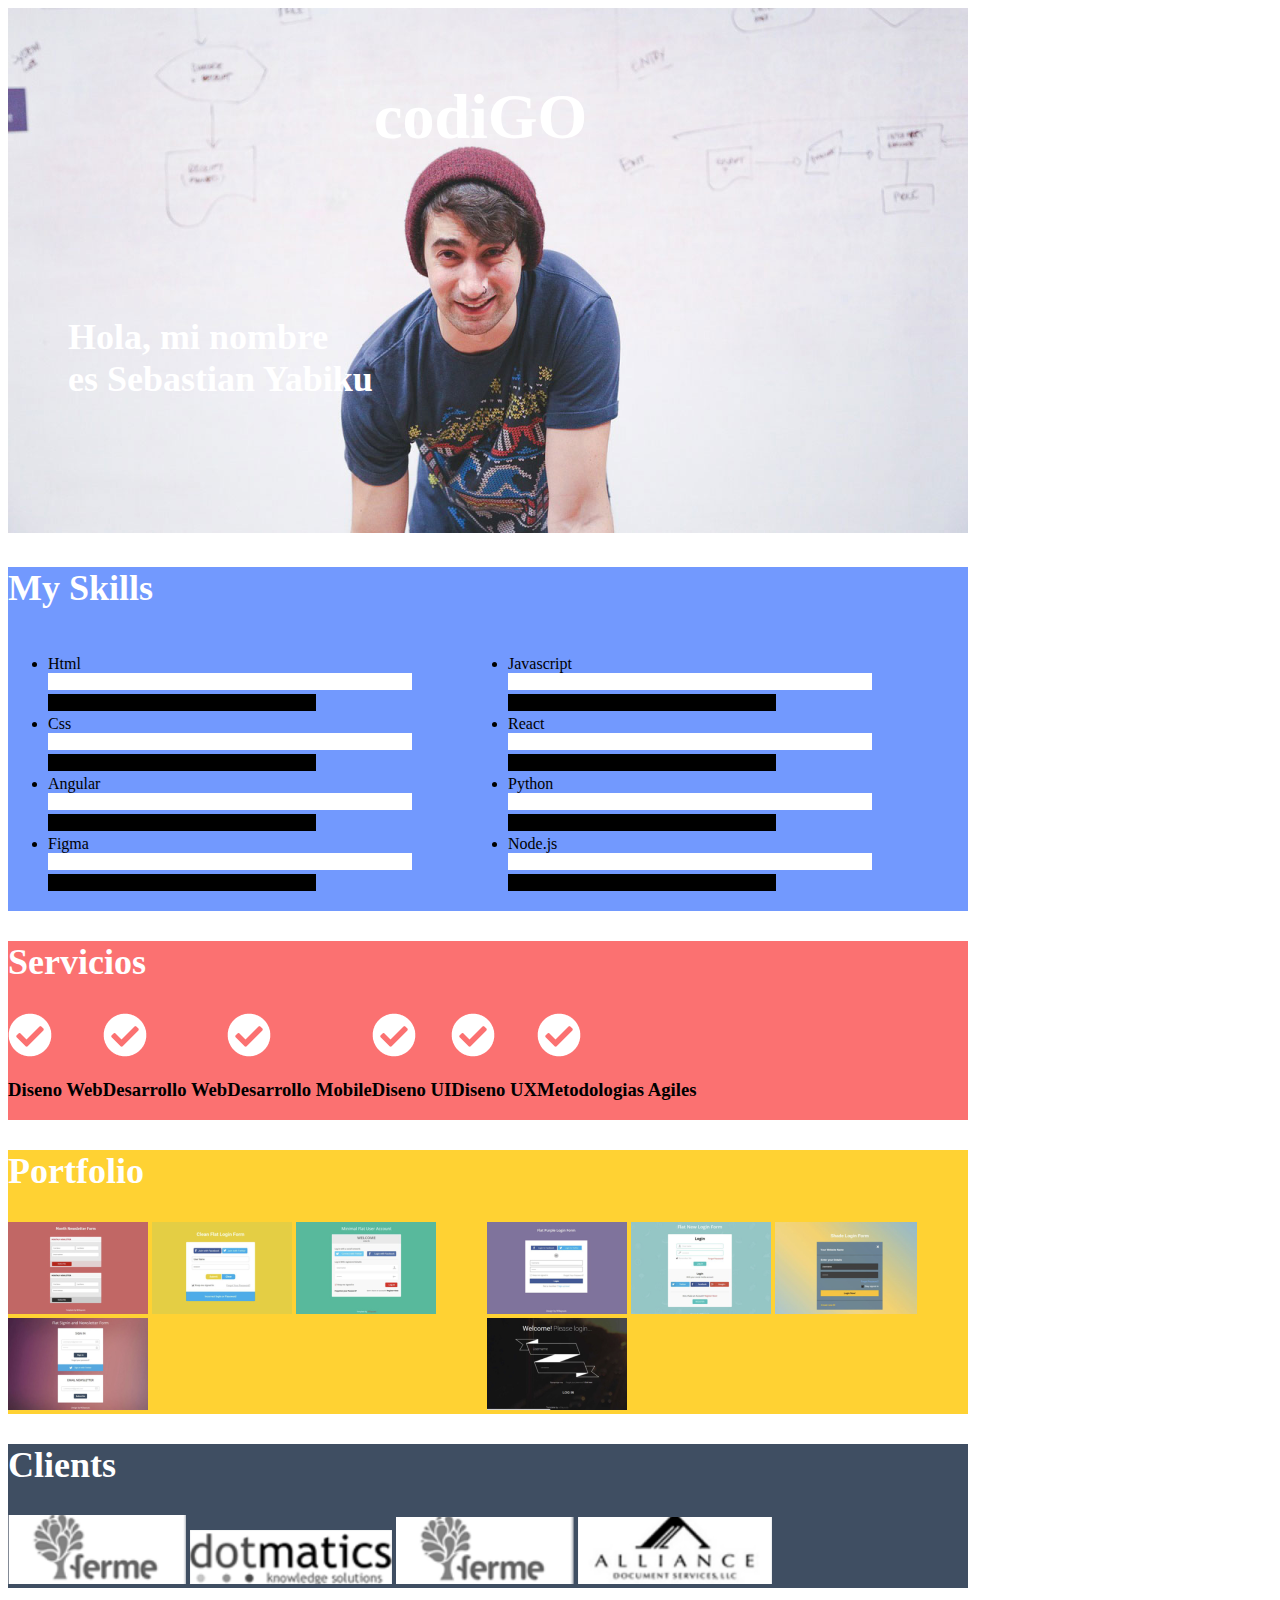
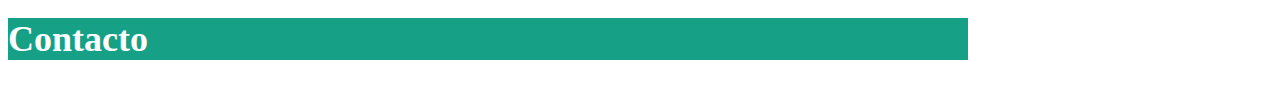
==== index.html @ 19e6c212 "primera version" ====
<!DOCTYPE html>
<html lang="en">
<head>
    <meta charset="UTF-8">
    <link rel="stylesheet" type="text/css" href="./styles/main.css">
    <meta name="viewport" content="width=device-width, initial-scale=1.0">
    <title>Proyecto Portfolio</title>
</head>
<body>
    <section id="codigo-intro">
        <h1>codiGO</h1>
        <img src="./images/image.png" alt="foto-de-sebastian">
        <h2 class="intro-seb">
            Hola, mi nombre <br>
            es Sebastian Yabiku
        </h2>
    </section>
    <section id="my-skills">
        <h2>My Skills</h2>
        <div>
            <ul class="skills-box">
            <div class="skills-box-uno">
                <li>Html</li>
                <div>
                    <div>
                    <img src="./images/Rectangle 2.png" alt="blanco">
                    <img src="./images/Rectangle 3.png" alt="negro">
                    </div>
                </div>
                <li>Css</li>
                <div>
                    <div>
                    <img src="./images/Rectangle 2.png" alt="blanco">
                    <img src="./images/Rectangle 3.png" alt="negro">
                    </div>
                </div>
                <li>Angular</li>
                <div>
                    <div>
                        <img src="./images/Rectangle 2.png" alt="blanco">
                        <img src="./images/Rectangle 3.png" alt="negro">
                    </div>
                </div>
                <li>Figma</li>
                <div>
                    <div>
                        <img src="./images/Rectangle 2.png" alt="blanco">
                        <img src="./images/Rectangle 3.png" alt="negro">
                    </div>
                </div>
            </div>
            <div class="skills-box-uno">
                <li>Javascript</li>
                <div>
                    <div>
                        <img src="./images/Rectangle 2.png" alt="blanco">
                        <img src="./images/Rectangle 3.png" alt="negro">
                    </div>
                </div>
                <li>React</li>
                <div>
                    <div>
                        <img src="./images/Rectangle 2.png" alt="blanco">
                        <img src="./images/Rectangle 3.png" alt="negro">
                    </div>
                </div>
                <li>Python</li>
                <div>
                    <div>
                        <img src="./images/Rectangle 2.png" alt="blanco">
                        <img src="./images/Rectangle 3.png" alt="negro">
                    </div>
                </div>
                <li>Node.js</li>
                <div>
                    <div>
                        <img src="./images/Rectangle 2.png" alt="blanco">
                        <img src="./images/Rectangle 3.png" alt="negro">
                    </div>
                </div>
            </div>
            </ul>
        </div>
    </section>
    <section id="servicios">
        <H2>Servicios</H2>
        <div class="servicios-box">
            <div>
            <img src="./images/Vector.png" alt="blanco">
            <h3>Diseno Web</h3>
            </div>
            <div>
            <img src="./images/Vector.png" alt="blanco">
            <h3>Desarrollo Web</h3>
            </div>
            <div>
            <img src="./images/Vector.png" alt="blanco">
            <h3>Desarrollo Mobile</h3>
            </div>
        
            <div>
            <img src="./images/Vector.png" alt="blanco">
            <h3>Diseno UI</h3>
            </div>
            <div>
            <img src="./images/Vector.png" alt="blanco">
            <h3>Diseno UX</h3>
            </div>
            <div>
            <img src="./images/Vector.png" alt="blanco">
            <h3>Metodologias Agiles</h3>
            </div>
    </section>

    <section id="portfolio">
        <h2>Portfolio</h2>
        <div class="box-portfolio">
            <div>
            <img src="./images/port1.png" alt="portafolio1">
            <img src="./images/port2.png" alt="portafolio2">
            <img src="./images/port3.png" alt="portafolio3">
            <img src="./images/port4.png" alt="portafolio4">
            </div>
            <div>
            <img src="./images/port5.png" alt="portafolio5">
            <img src="./images/port6.png" alt="portafolio6">
            <img src="./images/port7.png" alt="portafolio7">
            <img src="./images/port8.png" alt="portafolio8">
            </div>
        </div>
    </section>
    <section id="clientes">
        <h2>Clients</h2>
        <div>
        <img src="./images/cliente1.png" alt="cliente1">
        <img src="./images/cliente2.png" alt="cliente2">
        <img src="./images/cliente3.png" alt="cliente3">
        <img src="./images/cliente4.png" alt="cliente4">
        </div>
    </section>
       
    <section id="contacto">
        <h2>Contacto</h2>
    </section>
</body>
</html>
---- styles/main.css ----
h1{
position: absolute;
width: 211px;
height: 75px;
left: 374px;
top: 36px;
font-family: Roboto;
font-style: normal;
font-weight: bold;
font-size: 64px;
line-height: 75px;
color: #FFFFFF;
}

h2{
font-family: Roboto;
font-style: normal;
font-weight: bold;
font-size: 36px;
line-height: 42px;
color: #FFFFFF;
}

.intro-seb{
position: absolute;
width: 361px;
height: 97px;
left: 68px;
top: 286px;
}

#my-skills{
background-color:#7299FE;
width: 960px;
}

#servicios{
    background-color:#FB7171;
    width: 960px;
    }

#portfolio{
        background-color:#FFD233;
        width: 960px;
        }

#clientes{
    background-color:#3F4E62;
    width: 960px;
        }

#contacto{
    background-color:#16A085;
    width: 960px;
            }

.skills-box,
.skills-box-uno,
.box-portfolio
{
    display: inline-flex;
}

.skills-box-uno{
    flex-flow: column wrap;
}

.servicios-box,
.box-portfolio-1{
    display: inline-flex;
    flex-direction: row;
}
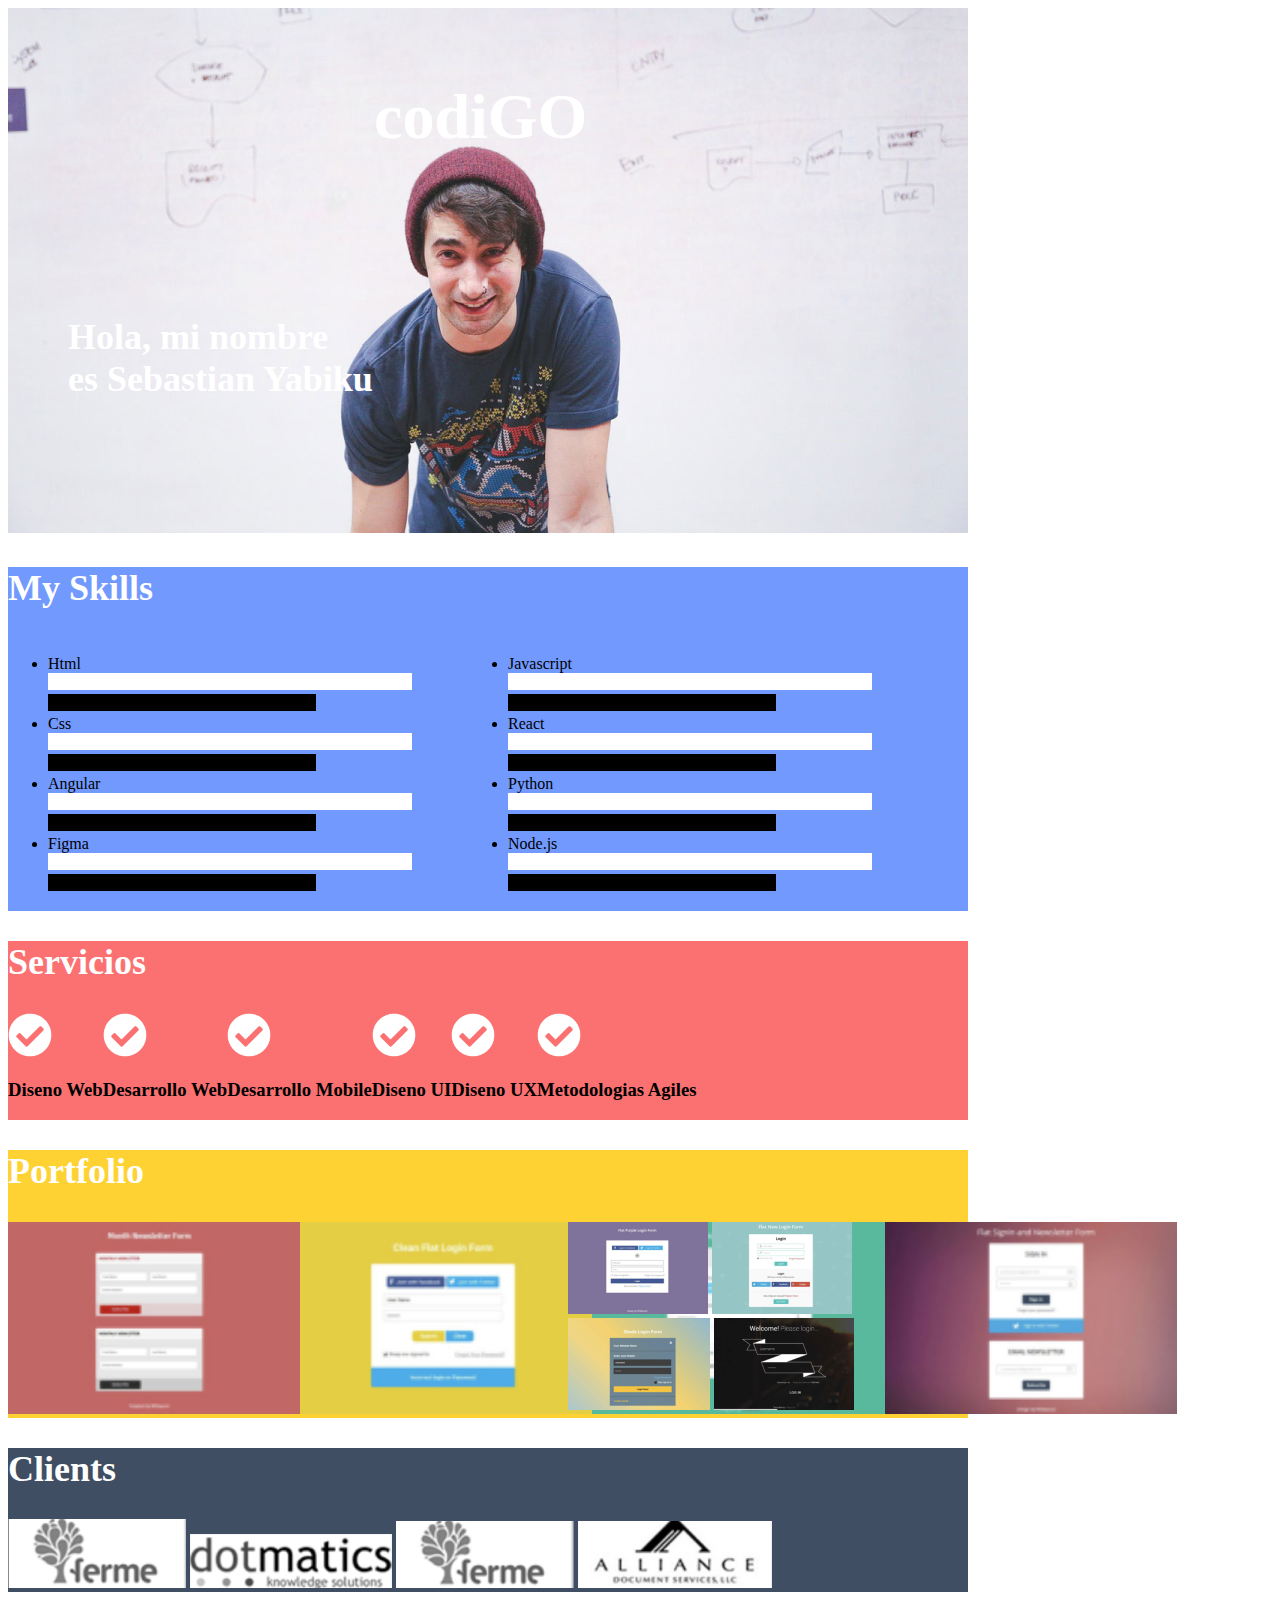
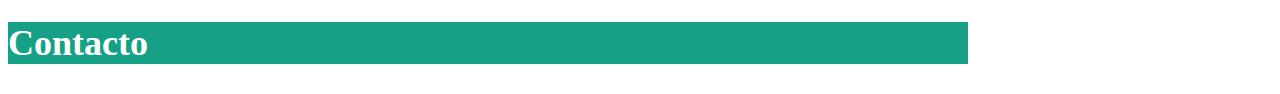
==== commit c6a6b7b8: "primer html" ====
--- a/index.html
+++ b/index.html
@@ -115,7 +115,7 @@
     <section id="portfolio">
         <h2>Portfolio</h2>
         <div class="box-portfolio">
-            <div>
+            <div class="box-portfolio-1">
             <img src="./images/port1.png" alt="portafolio1">
             <img src="./images/port2.png" alt="portafolio2">
             <img src="./images/port3.png" alt="portafolio3">
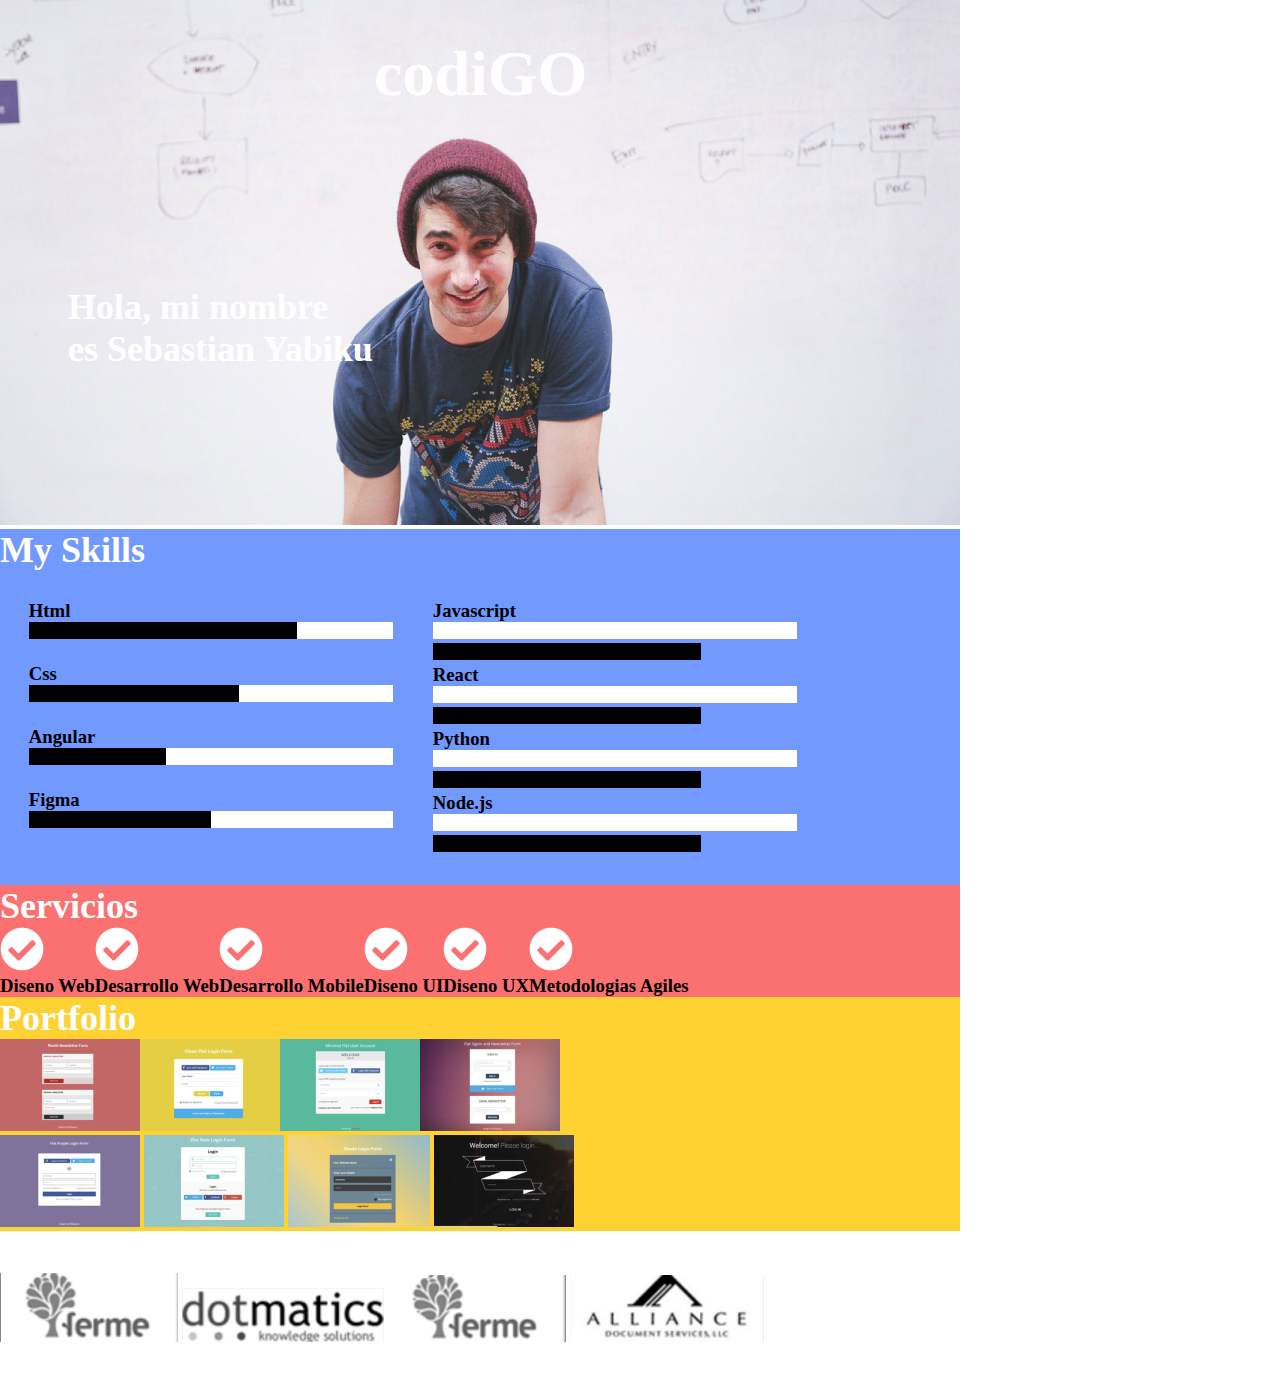
==== commit ade61f8c: "version con cambios2" ====
--- a/index.html
+++ b/index.html
@@ -15,33 +15,70 @@
             es Sebastian Yabiku
         </h2>
     </section>
-    <section id="my-skills">
+    <section class="my-skills">
         <h2>My Skills</h2>
-        <div>
-            <ul class="skills-box">
+        <div class="box-skills">
             <div class="skills-box-uno">
-                <li>Html</li>
-                <div>
+                <h3>Html</h3>
+                <div class="skills-barra">
                     <div>
-                    <img src="./images/Rectangle 2.png" alt="blanco">
-                    <img src="./images/Rectangle 3.png" alt="negro">
+                    <img class="arriba1" src="./images/Rectangle 3.png" alt="negro">
+                    </div>
+                    <div>
+                    <img class="abajo1" src="./images/Rectangle 2.png" alt="abajo">
                     </div>
                 </div>
-                <li>Css</li>
-                <div>
+                <h3>Css</h3>
+                <div class="skills-barra">
                     <div>
-                    <img src="./images/Rectangle 2.png" alt="blanco">
-                    <img src="./images/Rectangle 3.png" alt="negro">
+                    <img class="arriba2" src="./images/Rectangle 3.png" alt="negro">
+                    </div>
+                    <div>
+                    <img class="abajo2" src="./images/Rectangle 2.png" alt="abajo">
                     </div>
                 </div>
-                <li>Angular</li>
+                <h3>Angular</h3>
+                <div class="skills-barra">
+                    <div>
+                    <img class="arriba3" src="./images/Rectangle 3.png" alt="negro">
+                    </div>
+                    <div>
+                    <img class="abajo3" src="./images/Rectangle 2.png" alt="abajo">
+                    </div>
+                </div>
+                <h3>Figma</h3>
+                <div class="skills-barra">
+                    <div>
+                    <img class="arriba4" src="./images/Rectangle 3.png" alt="negro">
+                    </div>
+                    <div>
+                    <img class="abajo4" src="./images/Rectangle 2.png" alt="abajo">
+                    </div>
+                </div>
+            </div>
+            <div class="skills-box-dos">
+                <h3>Javascript</h3>
                 <div>
                     <div>
                         <img src="./images/Rectangle 2.png" alt="blanco">
                         <img src="./images/Rectangle 3.png" alt="negro">
                     </div>
                 </div>
-                <li>Figma</li>
+                <h3>React</h3>
+                <div>
+                    <div>
+                        <img src="./images/Rectangle 2.png" alt="blanco">
+                        <img src="./images/Rectangle 3.png" alt="negro">
+                    </div>
+                </div>
+                <h3>Python</h3>
+                <div>
+                    <div>
+                        <img src="./images/Rectangle 2.png" alt="blanco">
+                        <img src="./images/Rectangle 3.png" alt="negro">
+                    </div>
+                </div>
+                <h3>Node.js</h3>
                 <div>
                     <div>
                         <img src="./images/Rectangle 2.png" alt="blanco">
@@ -49,40 +86,9 @@
                     </div>
                 </div>
             </div>
-            <div class="skills-box-uno">
-                <li>Javascript</li>
-                <div>
-                    <div>
-                        <img src="./images/Rectangle 2.png" alt="blanco">
-                        <img src="./images/Rectangle 3.png" alt="negro">
-                    </div>
-                </div>
-                <li>React</li>
-                <div>
-                    <div>
-                        <img src="./images/Rectangle 2.png" alt="blanco">
-                        <img src="./images/Rectangle 3.png" alt="negro">
-                    </div>
-                </div>
-                <li>Python</li>
-                <div>
-                    <div>
-                        <img src="./images/Rectangle 2.png" alt="blanco">
-                        <img src="./images/Rectangle 3.png" alt="negro">
-                    </div>
-                </div>
-                <li>Node.js</li>
-                <div>
-                    <div>
-                        <img src="./images/Rectangle 2.png" alt="blanco">
-                        <img src="./images/Rectangle 3.png" alt="negro">
-                    </div>
-                </div>
-            </div>
-            </ul>
         </div>
     </section>
-    <section id="servicios">
+    <section class="servicios">
         <H2>Servicios</H2>
         <div class="servicios-box">
             <div>
@@ -112,7 +118,7 @@
             </div>
     </section>
 
-    <section id="portfolio">
+    <section class="portfolio">
         <h2>Portfolio</h2>
         <div class="box-portfolio">
             <div class="box-portfolio-1">
@@ -129,7 +135,7 @@
             </div>
         </div>
     </section>
-    <section id="clientes">
+    <section class="clientes">
         <h2>Clients</h2>
         <div>
         <img src="./images/cliente1.png" alt="cliente1">
@@ -139,7 +145,7 @@
         </div>
     </section>
        
-    <section id="contacto">
+    <section class="contacto">
         <h2>Contacto</h2>
     </section>
 </body>
--- a/styles/main.css
+++ b/styles/main.css
@@ -1,3 +1,15 @@
+/* Globales
+ */
+*{
+padding: 0px;
+margin: 0px;
+}
+
+main{
+    width: 100%;
+    max-width: 960px;
+}
+
 h1{
 position: absolute;
 width: 211px;
@@ -21,6 +33,8 @@
 color: #FFFFFF;
 }
 
+/* Intro
+ */
 .intro-seb{
 position: absolute;
 width: 361px;
@@ -29,41 +43,108 @@
 top: 286px;
 }
 
-#my-skills{
+/* My skills
+ */
+.my-skills{
 background-color:#7299FE;
-width: 960px;
+max-width: 960px;
+width: 100%;
 }
 
-#servicios{
+.box-skills{
+    display: flex;
+    width: 80%;
+    padding: 3%;
+}
+
+.skills-box-uno{
+    padding-right: 20px;
+    float: left;
+}
+
+.skills-box-dos{
+    padding-left: 20px;
+    float: right;
+}
+.skills-barra{
+    display: inline-flex;
+    margin-bottom: 20px;
+}
+.abajo1{
+    width: 96px;
+    height: 17px;
+}
+
+.abajo2{
+    width: 154px;
+    height: 17px;
+}
+
+.abajo3{
+    width: 227px;
+    height: 17px;
+}
+
+.abajo4{
+    width: 182px;
+    height: 17px;
+}
+
+.arriba1{
+    width:268px;
+    height: 17px;
+}
+
+.arriba2{
+    width:210px;
+    height: 17px;
+}
+
+.arriba3{
+    width:137px;
+    height: 17px;
+}
+
+.arriba4{
+    width:182px;
+    height: 17px;
+}
+
+skills-box-uno{
+    display: inline-flex;
+}
+
+
+/* Servicios */
+.servicios{
     background-color:#FB7171;
     width: 960px;
     }
 
-#portfolio{
+
+/* Portfolio */
+.portfolio{
         background-color:#FFD233;
         width: 960px;
         }
 
+/* clientes */
 #clientes{
     background-color:#3F4E62;
     width: 960px;
         }
 
+
+/* Contacto */
 #contacto{
     background-color:#16A085;
     width: 960px;
             }
 
-.skills-box,
-.skills-box-uno,
-.box-portfolio
-{
-    display: inline-flex;
-}
 
-.skills-box-uno{
-    flex-flow: column wrap;
-}
+
+
+
 
 .servicios-box,
 .box-portfolio-1{
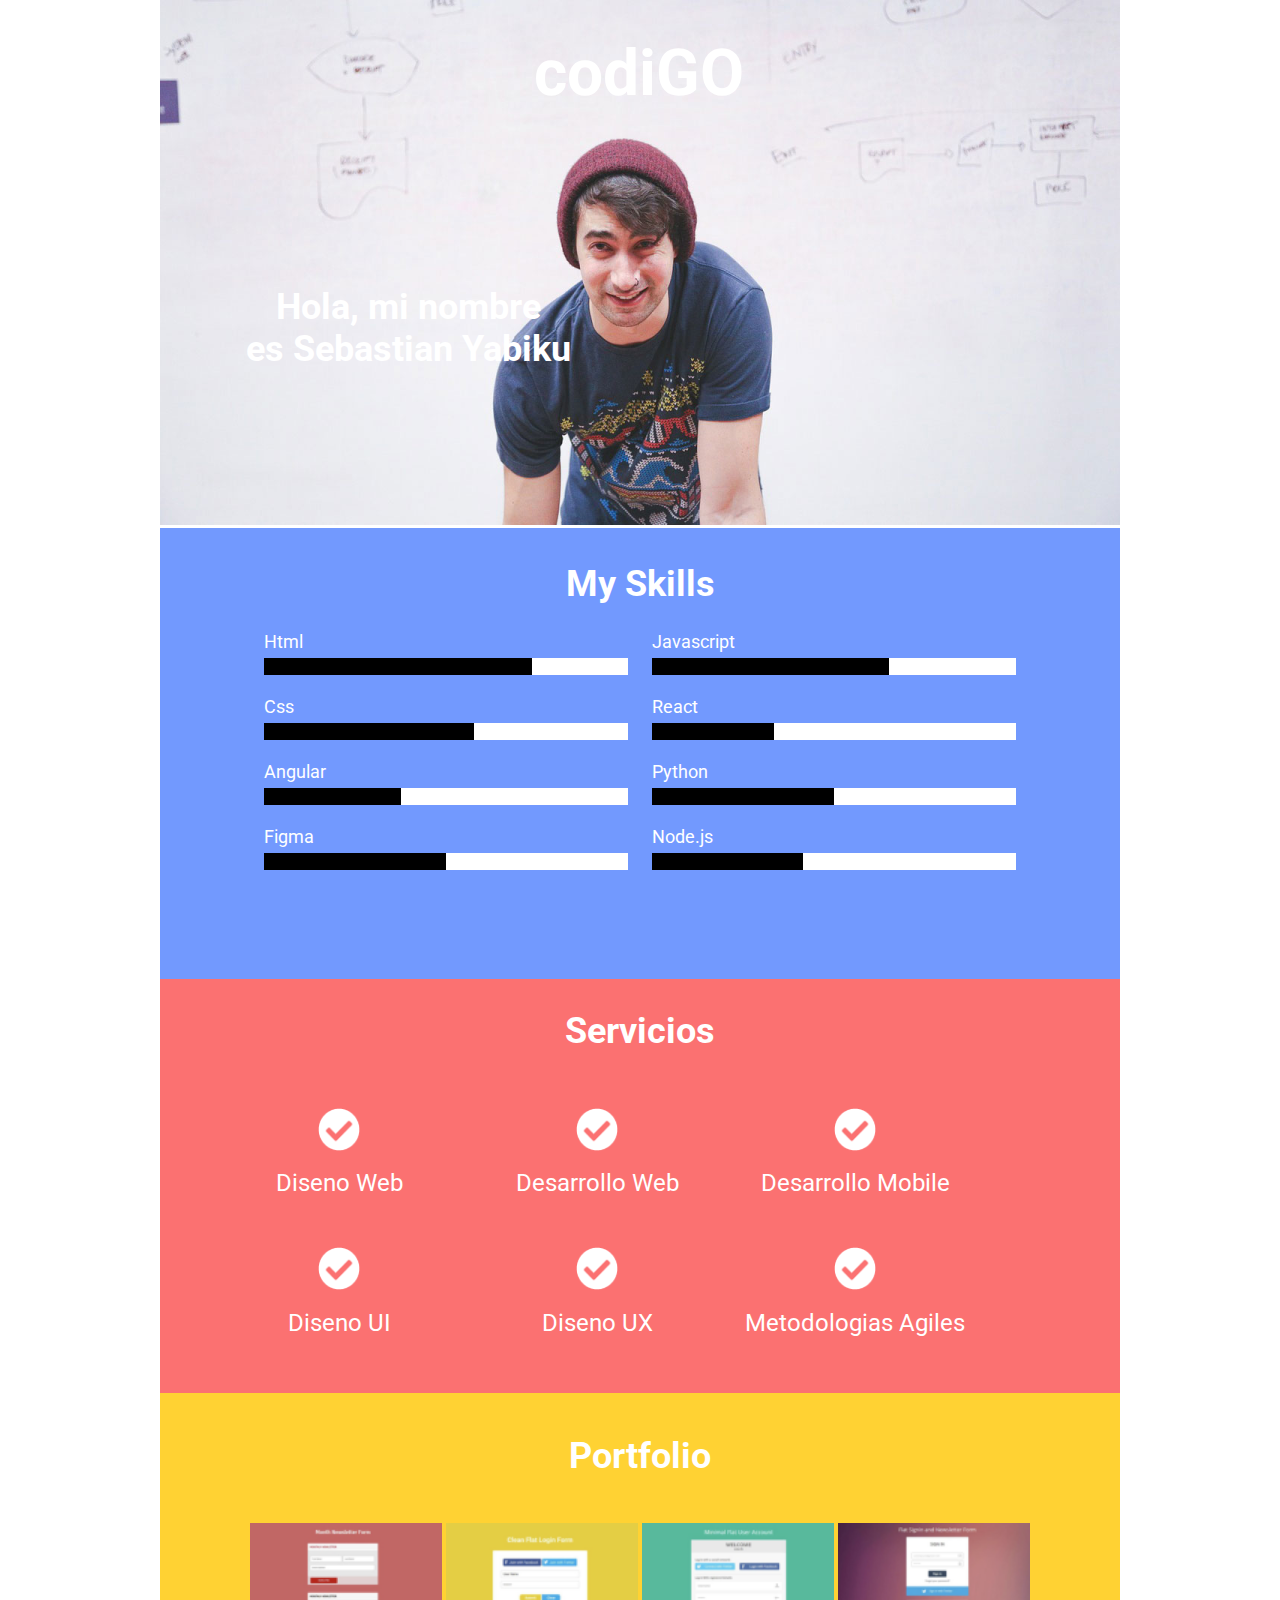
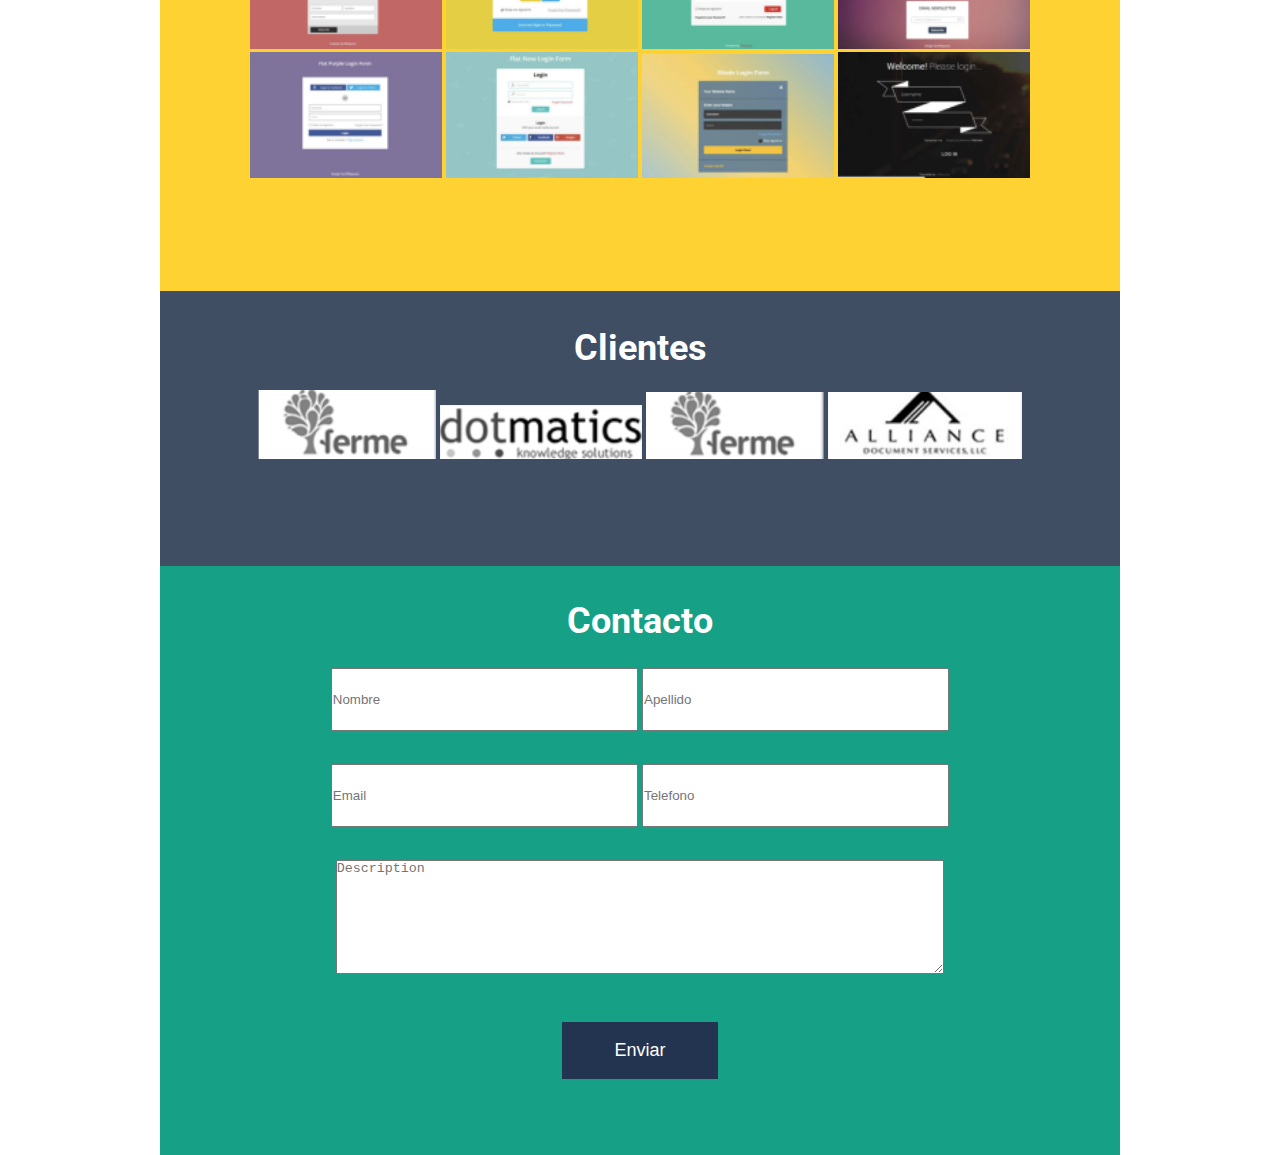
==== commit 4dd6d319: "avance semifinal" ====
--- a/index.html
+++ b/index.html
@@ -2,15 +2,18 @@
 <html lang="en">
 <head>
     <meta charset="UTF-8">
+    <link href="https://fonts.googleapis.com/css2?family=Roboto:wght@700&display=swap" rel="stylesheet">
+    <link rel="stylesheet" type="text/css" href="./styles/reset.css">
     <link rel="stylesheet" type="text/css" href="./styles/main.css">
     <meta name="viewport" content="width=device-width, initial-scale=1.0">
     <title>Proyecto Portfolio</title>
 </head>
 <body>
-    <section id="codigo-intro">
-        <h1>codiGO</h1>
-        <img src="./images/image.png" alt="foto-de-sebastian">
-        <h2 class="intro-seb">
+    <main class="main">
+    <section class="intro">
+        <h1 class="banner">codiGO</h1>
+        <img class="imagen-intro" src="./images/image.png" alt="foto-de-sebastian">
+        <h2 class="intro-text">
             Hola, mi nombre <br>
             es Sebastian Yabiku
         </h2>
@@ -58,31 +61,39 @@
             </div>
             <div class="skills-box-dos">
                 <h3>Javascript</h3>
-                <div>
+                <div class="skills-barra">
                     <div>
-                        <img src="./images/Rectangle 2.png" alt="blanco">
-                        <img src="./images/Rectangle 3.png" alt="negro">
+                    <img class="arriba5" src="./images/Rectangle 3.png" alt="negro">
+                    </div>
+                    <div>
+                    <img class="abajo5" src="./images/Rectangle 2.png" alt="abajo">
                     </div>
                 </div>
                 <h3>React</h3>
-                <div>
+                <div class="skills-barra">
                     <div>
-                        <img src="./images/Rectangle 2.png" alt="blanco">
-                        <img src="./images/Rectangle 3.png" alt="negro">
+                    <img class="arriba6" src="./images/Rectangle 3.png" alt="negro">
+                    </div>
+                    <div>
+                    <img class="abajo6" src="./images/Rectangle 2.png" alt="abajo">
                     </div>
                 </div>
                 <h3>Python</h3>
-                <div>
+                <div class="skills-barra">
                     <div>
-                        <img src="./images/Rectangle 2.png" alt="blanco">
-                        <img src="./images/Rectangle 3.png" alt="negro">
+                    <img class="arriba7" src="./images/Rectangle 3.png" alt="negro">
+                    </div>
+                    <div>
+                    <img class="abajo7" src="./images/Rectangle 2.png" alt="abajo">
                     </div>
                 </div>
                 <h3>Node.js</h3>
-                <div>
+                <div class="skills-barra">
                     <div>
-                        <img src="./images/Rectangle 2.png" alt="blanco">
-                        <img src="./images/Rectangle 3.png" alt="negro">
+                    <img class="arriba8" src="./images/Rectangle 3.png" alt="negro">
+                    </div>
+                    <div>
+                    <img class="abajo8" src="./images/Rectangle 2.png" alt="abajo">
                     </div>
                 </div>
             </div>
@@ -91,30 +102,33 @@
     <section class="servicios">
         <H2>Servicios</H2>
         <div class="servicios-box">
-            <div>
-            <img src="./images/Vector.png" alt="blanco">
-            <h3>Diseno Web</h3>
-            </div>
-            <div>
-            <img src="./images/Vector.png" alt="blanco">
-            <h3>Desarrollo Web</h3>
-            </div>
-            <div>
-            <img src="./images/Vector.png" alt="blanco">
-            <h3>Desarrollo Mobile</h3>
-            </div>
-        
-            <div>
-            <img src="./images/Vector.png" alt="blanco">
-            <h3>Diseno UI</h3>
-            </div>
-            <div>
-            <img src="./images/Vector.png" alt="blanco">
-            <h3>Diseno UX</h3>
-            </div>
-            <div>
-            <img src="./images/Vector.png" alt="blanco">
-            <h3>Metodologias Agiles</h3>
+           <div class="servicios-inner-box">
+                <div>
+                <img src="./images/Vector.png" alt="blanco">
+                <h3>Diseno Web</h3>
+                </div>
+                <div>
+                <img src="./images/Vector.png" alt="blanco">
+                <h3>Desarrollo Web</h3>
+                </div>
+                <div>
+                <img src="./images/Vector.png" alt="blanco">
+                <h3>Desarrollo Mobile</h3>
+                </div>
+            </div>  
+            <div class="servicios-inner-box"> 
+                <div>
+                <img src="./images/Vector.png" alt="blanco">
+                <h3>Diseno UI</h3>
+                </div>
+                <div >
+                <img src="./images/Vector.png" alt="blanco">
+                <h3>Diseno UX</h3>
+                </div>
+                <div>
+                <img src="./images/Vector.png" alt="blanco">
+                <h3>Metodologias Agiles</h3>
+                </div>
             </div>
     </section>
 
@@ -127,7 +141,7 @@
             <img src="./images/port3.png" alt="portafolio3">
             <img src="./images/port4.png" alt="portafolio4">
             </div>
-            <div>
+            <div class="box-portfolio-1">
             <img src="./images/port5.png" alt="portafolio5">
             <img src="./images/port6.png" alt="portafolio6">
             <img src="./images/port7.png" alt="portafolio7">
@@ -136,8 +150,8 @@
         </div>
     </section>
     <section class="clientes">
-        <h2>Clients</h2>
-        <div>
+        <h2>Clientes</h2>
+        <div class="box-clientes">
         <img src="./images/cliente1.png" alt="cliente1">
         <img src="./images/cliente2.png" alt="cliente2">
         <img src="./images/cliente3.png" alt="cliente3">
@@ -147,6 +161,18 @@
        
     <section class="contacto">
         <h2>Contacto</h2>
+        <form action="post">
+            <input type="text" placeholder="Nombre">
+            <input type="text" placeholder="Apellido"><br>
+            <input type="email" placeholder="Email">
+            <input type="tel" placeholder="Telefono"><br>
+            <textarea name="description" id="description" cols="30" rows="10" placeholder="Description"></textarea>
+        </form>
+        <div class="button">
+        <button>Enviar</button>
+         </div>
+
     </section>
+</main>
 </body>
 </html>--- a/styles/main.css
+++ b/styles/main.css
@@ -5,23 +5,14 @@
 margin: 0px;
 }
 
+/* main
+ */
 main{
-    width: 100%;
-    max-width: 960px;
-}
-
-h1{
-position: absolute;
-width: 211px;
-height: 75px;
-left: 374px;
-top: 36px;
-font-family: Roboto;
-font-style: normal;
-font-weight: bold;
-font-size: 64px;
-line-height: 75px;
-color: #FFFFFF;
+    width: 960px;
+    box-sizing: border-box;
+    margin: auto;
+    color: white;
+    font-family: 'Roboto';
 }
 
 h2{
@@ -31,45 +22,73 @@
 font-size: 36px;
 line-height: 42px;
 color: #FFFFFF;
+text-align: center;
 }
 
 /* Intro
  */
-.intro-seb{
+ .intro{
+    position:relative;
+    margin: 0px;
+    padding:0px;
+    }
+
+.imagen-intro{
+    width: 100%;
+    max-width: 960px;
+    height: 525px;
+}
+
+.banner{ 
 position: absolute;
-width: 361px;
-height: 97px;
+top:36px;
+right: 375px;
+left: 374px;
+font-family: Roboto;
+font-style: normal;
+font-weight: bold;
+font-size: 64px;
+line-height: 75px;
+}
+
+.intro-text{ 
+position: absolute;
+top:286px;
+right: 531px;
 left: 68px;
-top: 286px;
-}
+}
+
 
 /* My skills
  */
 .my-skills{
 background-color:#7299FE;
-max-width: 960px;
-width: 100%;
+width: 960px;
+padding-top: 35px;
+padding-bottom:86px;
+}
+
+.my-skills h3{
+    font-size: 18px;
+    margin-bottom: 7px;
 }
 
 .box-skills{
     display: flex;
-    width: 80%;
-    padding: 3%;
-}
-
+    margin-top: 28px;
+    margin-right: 104px;
+    margin-left: 104px;
+}
 .skills-box-uno{
-    padding-right: 20px;
-    float: left;
-}
-
-.skills-box-dos{
-    padding-left: 20px;
-    float: right;
-}
+    margin-right: 24px;
+}
+
 .skills-barra{
     display: inline-flex;
     margin-bottom: 20px;
 }
+
+
 .abajo1{
     width: 96px;
     height: 17px;
@@ -90,6 +109,26 @@
     height: 17px;
 }
 
+.abajo5{
+    width: 127px;
+    height: 17px;
+}
+
+.abajo6{
+    width: 242px;
+    height: 17px;
+}
+
+.abajo7{
+    width: 182px;
+    height: 17px;
+}
+
+.abajo8{
+    width: 213px;
+    height: 17px;
+}
+
 .arriba1{
     width:268px;
     height: 17px;
@@ -110,8 +149,23 @@
     height: 17px;
 }
 
-skills-box-uno{
-    display: inline-flex;
+.arriba5{
+    width:237px;
+    height: 17px;
+}
+
+.arriba6{
+    width:122px;
+    height: 17px;
+}
+
+.arriba7{
+    width:182px;
+    height: 17px;
+}
+.arriba8{
+    width:151px;
+    height: 17px;
 }
 
 
@@ -119,38 +173,117 @@
 .servicios{
     background-color:#FB7171;
     width: 960px;
+    padding-top: 31px;
     }
+
+.servicios-box{
+    padding: 31px 50px;
+    text-align: center;
+}
+
+.servicios-box img{
+    width: 42.62px;
+    height: 42.62px;
+    margin-bottom: 15.69px;
+}
+
+.servicios-box h3{
+    font-size: 24px;
+    line-height: 28px;
+}
+
+.servicios-inner-box{
+    margin-top: 25px;
+    margin-bottom: 25px;
+    width: 100%;
+    display: inline-flex;
+}
+.servicios-inner-box div{
+    width: 30%;
+}
 
 
 /* Portfolio */
 .portfolio{
         background-color:#FFD233;
         width: 960px;
+        padding-top: 42px;
+        padding-bottom: 97px;
         }
 
+.box-portfolio{
+    display: flex;
+    flex-direction: column;
+    text-align: center;
+    margin-bottom: 13px;
+    margin-top: 46px;
+}
+
+.box-portfolio img{
+    width: 20%;
+}
+
+
+
 /* clientes */
-#clientes{
+.clientes{
+    padding-bottom:104px;
+    padding-top:36px;
     background-color:#3F4E62;
     width: 960px;
         }
 
+.box-clientes{
+    margin-top:21px;
+    text-align: center;
+}
+
 
 /* Contacto */
-#contacto{
+.contacto{
     background-color:#16A085;
     width: 960px;
+    padding-top:34px;
+    padding-bottom: 76px;
             }
 
-
-
-
-
-
-.servicios-box,
-.box-portfolio-1{
+form{
+    text-align: center;
+    margin-right: 101px;
+    margin-left: 101px;
+    margin-top: 26px;
+}
+    
+input{
     display: inline-flex;
-    flex-direction: row;
-}
-
-
-
+    width:40%;
+    height:59px ;
+    margin-bottom: 33px;
+}
+
+textarea{
+    width: 80%;
+    height: 112px;
+    margin-bottom: 45px;
+}
+
+.button{
+    text-align: center;
+}
+button{
+    background-color:#233451;
+    margin: auto;
+    padding: 18px 52px;
+    color: white;
+    border:none;
+    font-size: 18px;
+    line-height: 21px;
+}
+
+
+
+
+
+
+
+
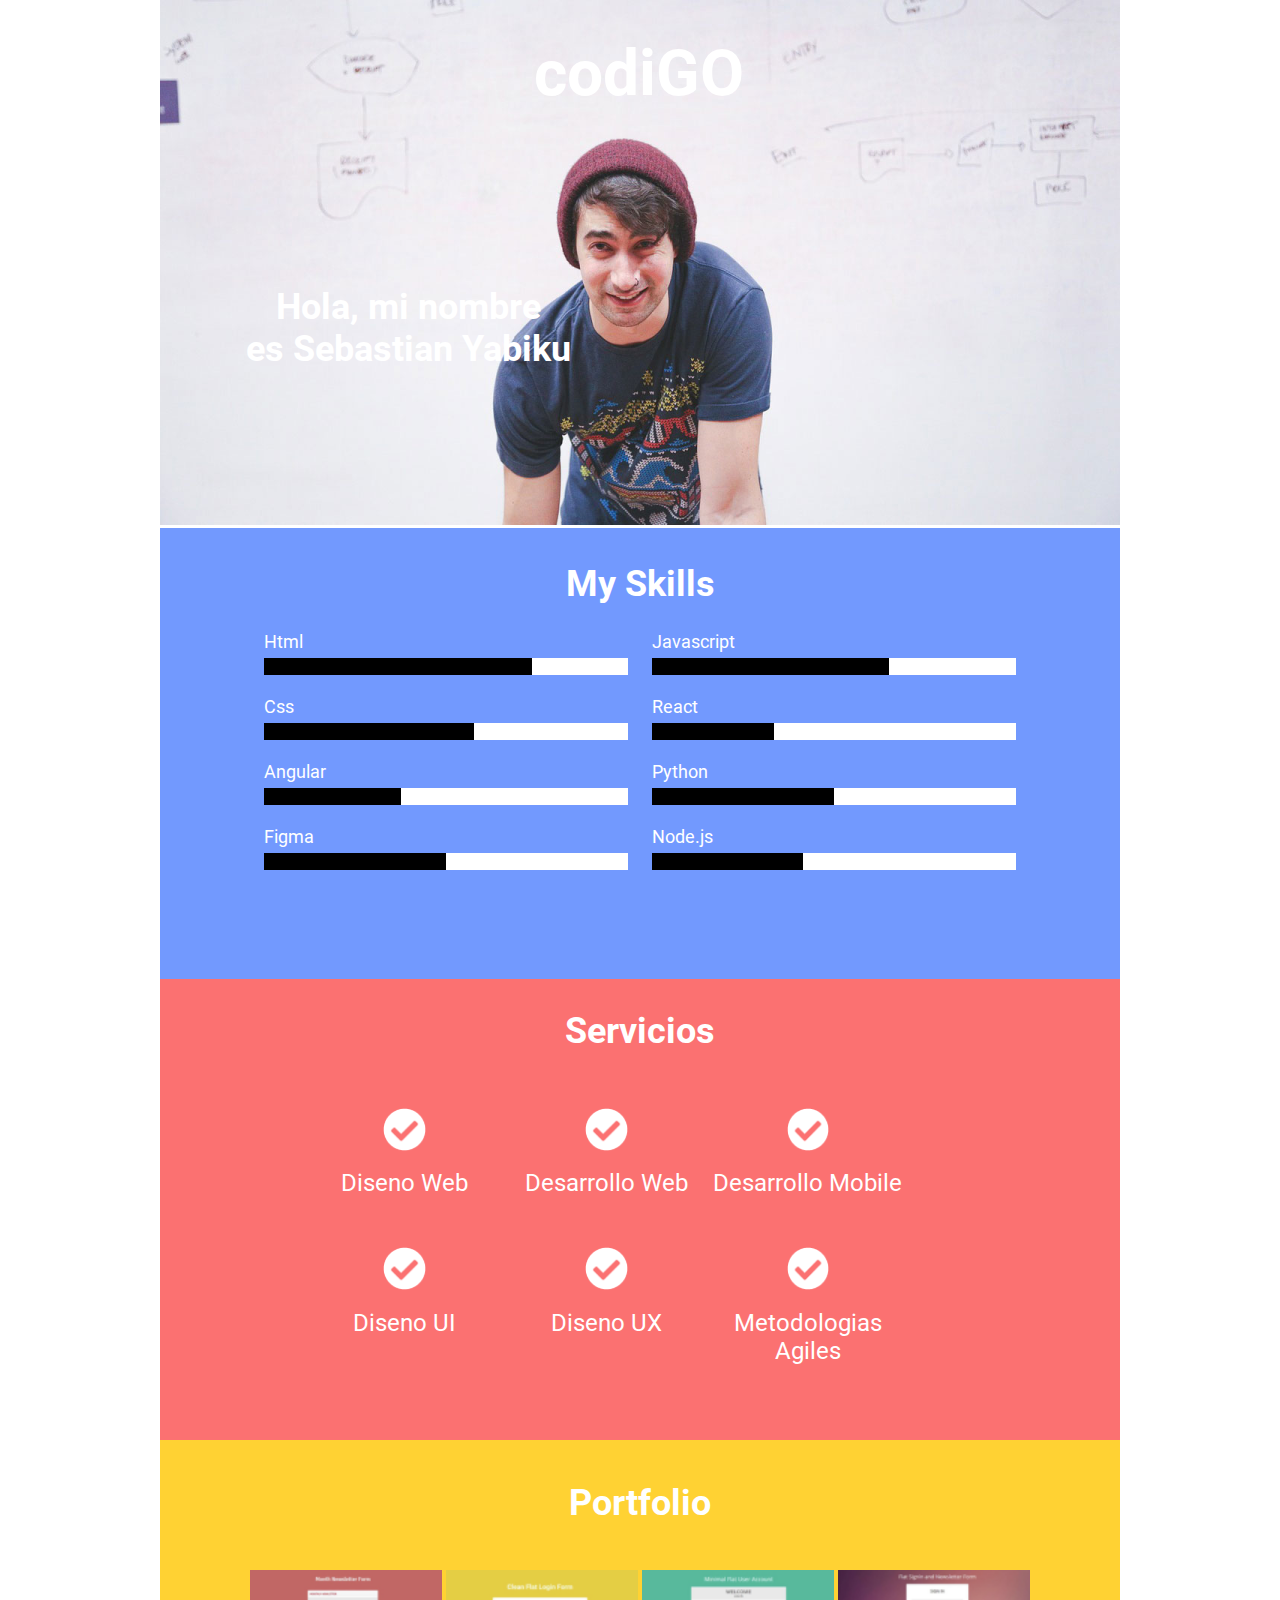
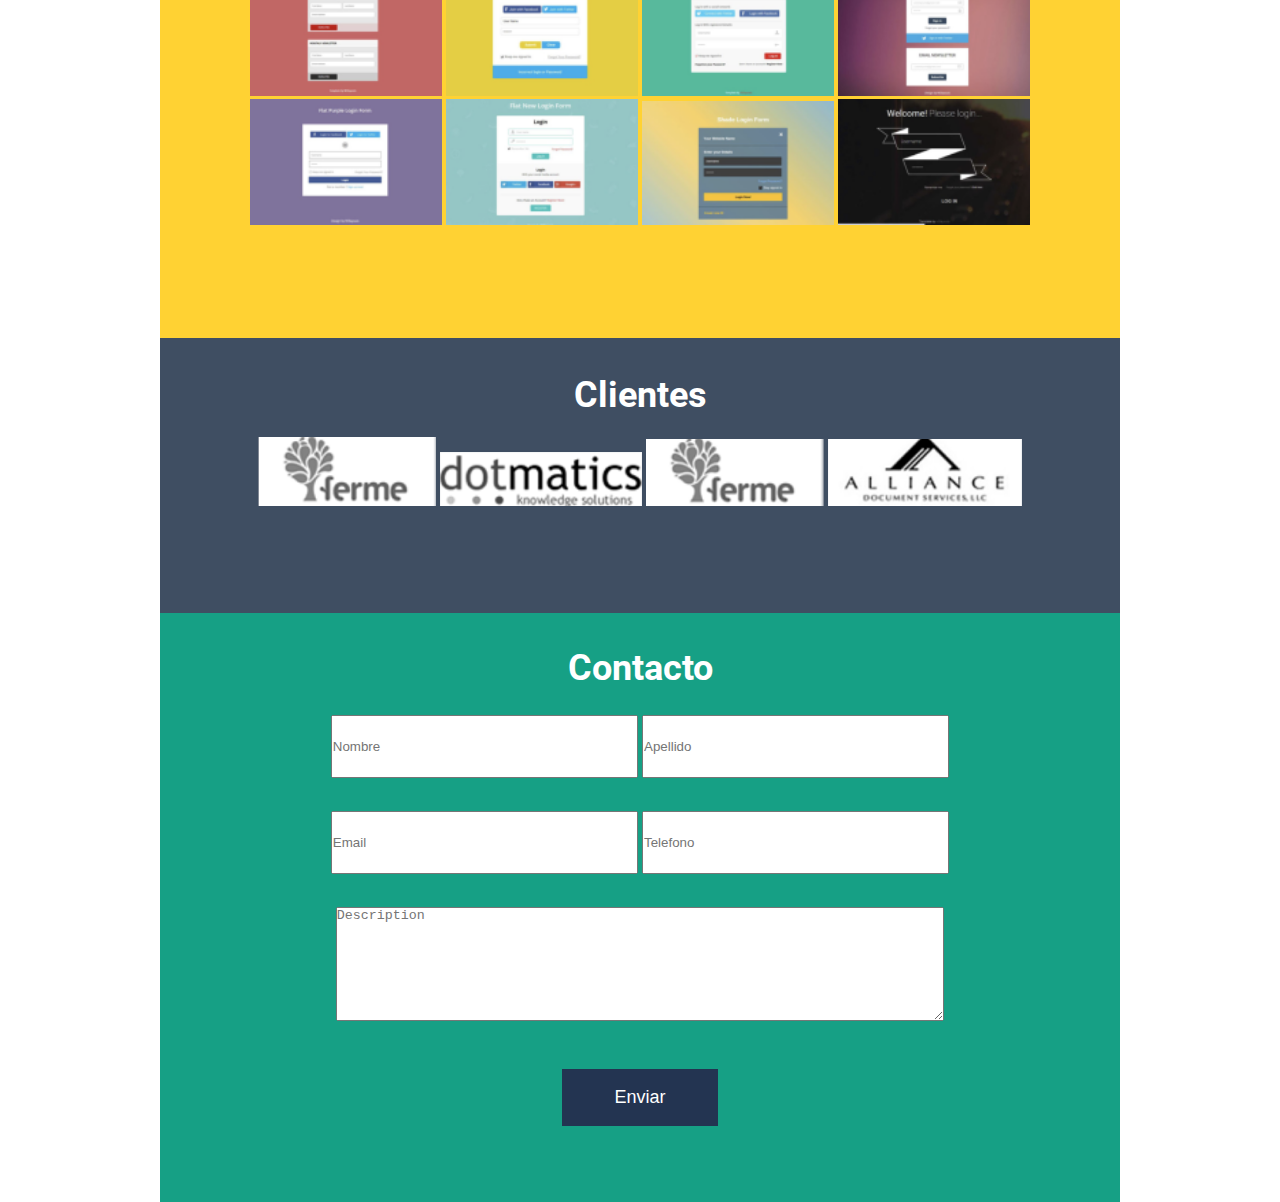
==== commit 3383e63c: "se agrego fuentes" ====
--- a/index.html
+++ b/index.html
@@ -2,7 +2,8 @@
 <html lang="en">
 <head>
     <meta charset="UTF-8">
-    <link href="https://fonts.googleapis.com/css2?family=Roboto:wght@700&display=swap" rel="stylesheet">
+    <link rel="stylesheet" type="text/css" href="./fonts/Roboto/roboto.css">
+    <link rel="stylesheet" type="text/css" href="./fonts-awesome/css/all.css">
     <link rel="stylesheet" type="text/css" href="./styles/reset.css">
     <link rel="stylesheet" type="text/css" href="./styles/main.css">
     <meta name="viewport" content="width=device-width, initial-scale=1.0">
--- a/fonts/Roboto/roboto.css
+++ b/fonts/Roboto/roboto.css
@@ -0,0 +1,96 @@
+@font-face {
+    font-family: 'Roboto';
+    src: url('Roboto-Regular.woff2') format('woff2'),
+        url('Roboto-Regular.woff') format('woff');
+    font-weight: normal;
+    font-style: normal;
+}
+
+@font-face {
+    font-family: 'Roboto';
+    src: url('Roboto-Thin.woff2') format('woff2'),
+        url('Roboto-Thin.woff') format('woff');
+    font-weight: 100;
+    font-style: normal;
+}
+
+@font-face {
+    font-family: 'Roboto';
+    src: url('Roboto-MediumItalic.woff2') format('woff2'),
+        url('Roboto-MediumItalic.woff') format('woff');
+    font-weight: 500;
+    font-style: italic;
+}
+
+@font-face {
+    font-family: 'Roboto';
+    src: url('Roboto-LightItalic.woff2') format('woff2'),
+        url('Roboto-LightItalic.woff') format('woff');
+    font-weight: 300;
+    font-style: italic;
+}
+
+@font-face {
+    font-family: 'Roboto';
+    src: url('Roboto-Light.woff2') format('woff2'),
+        url('Roboto-Light.woff') format('woff');
+    font-weight: 300;
+    font-style: normal;
+}
+
+@font-face {
+    font-family: 'Roboto';
+    src: url('Roboto-Italic.woff2') format('woff2'),
+        url('Roboto-Italic.woff') format('woff');
+    font-weight: normal;
+    font-style: italic;
+}
+
+@font-face {
+    font-family: 'Roboto';
+    src: url('Roboto-Black.woff2') format('woff2'),
+        url('Roboto-Black.woff') format('woff');
+    font-weight: 900;
+    font-style: normal;
+}
+
+@font-face {
+    font-family: 'Roboto';
+    src: url('Roboto-Medium.woff2') format('woff2'),
+        url('Roboto-Medium.woff') format('woff');
+    font-weight: 500;
+    font-style: normal;
+}
+
+@font-face {
+    font-family: 'Roboto';
+    src: url('Roboto-Bold.woff2') format('woff2'),
+        url('Roboto-Bold.woff') format('woff');
+    font-weight: bold;
+    font-style: normal;
+}
+
+@font-face {
+    font-family: 'Roboto';
+    src: url('Roboto-ThinItalic.woff2') format('woff2'),
+        url('Roboto-ThinItalic.woff') format('woff');
+    font-weight: 100;
+    font-style: italic;
+}
+
+@font-face {
+    font-family: 'Roboto';
+    src: url('Roboto-BoldItalic.woff2') format('woff2'),
+        url('Roboto-BoldItalic.woff') format('woff');
+    font-weight: bold;
+    font-style: italic;
+}
+
+@font-face {
+    font-family: 'Roboto';
+    src: url('Roboto-BlackItalic.woff2') format('woff2'),
+        url('Roboto-BlackItalic.woff') format('woff');
+    font-weight: 900;
+    font-style: italic;
+}
+
--- a/styles/main.css
+++ b/styles/main.css
@@ -177,8 +177,9 @@
     }
 
 .servicios-box{
-    padding: 31px 50px;
-    text-align: center;
+    padding: 31px 0px 50px 0px;
+    width: 70%;
+    margin: auto;
 }
 
 .servicios-box img{
@@ -197,9 +198,11 @@
     margin-bottom: 25px;
     width: 100%;
     display: inline-flex;
+    text-align: center;
 }
 .servicios-inner-box div{
     width: 30%;
+
 }
 
 
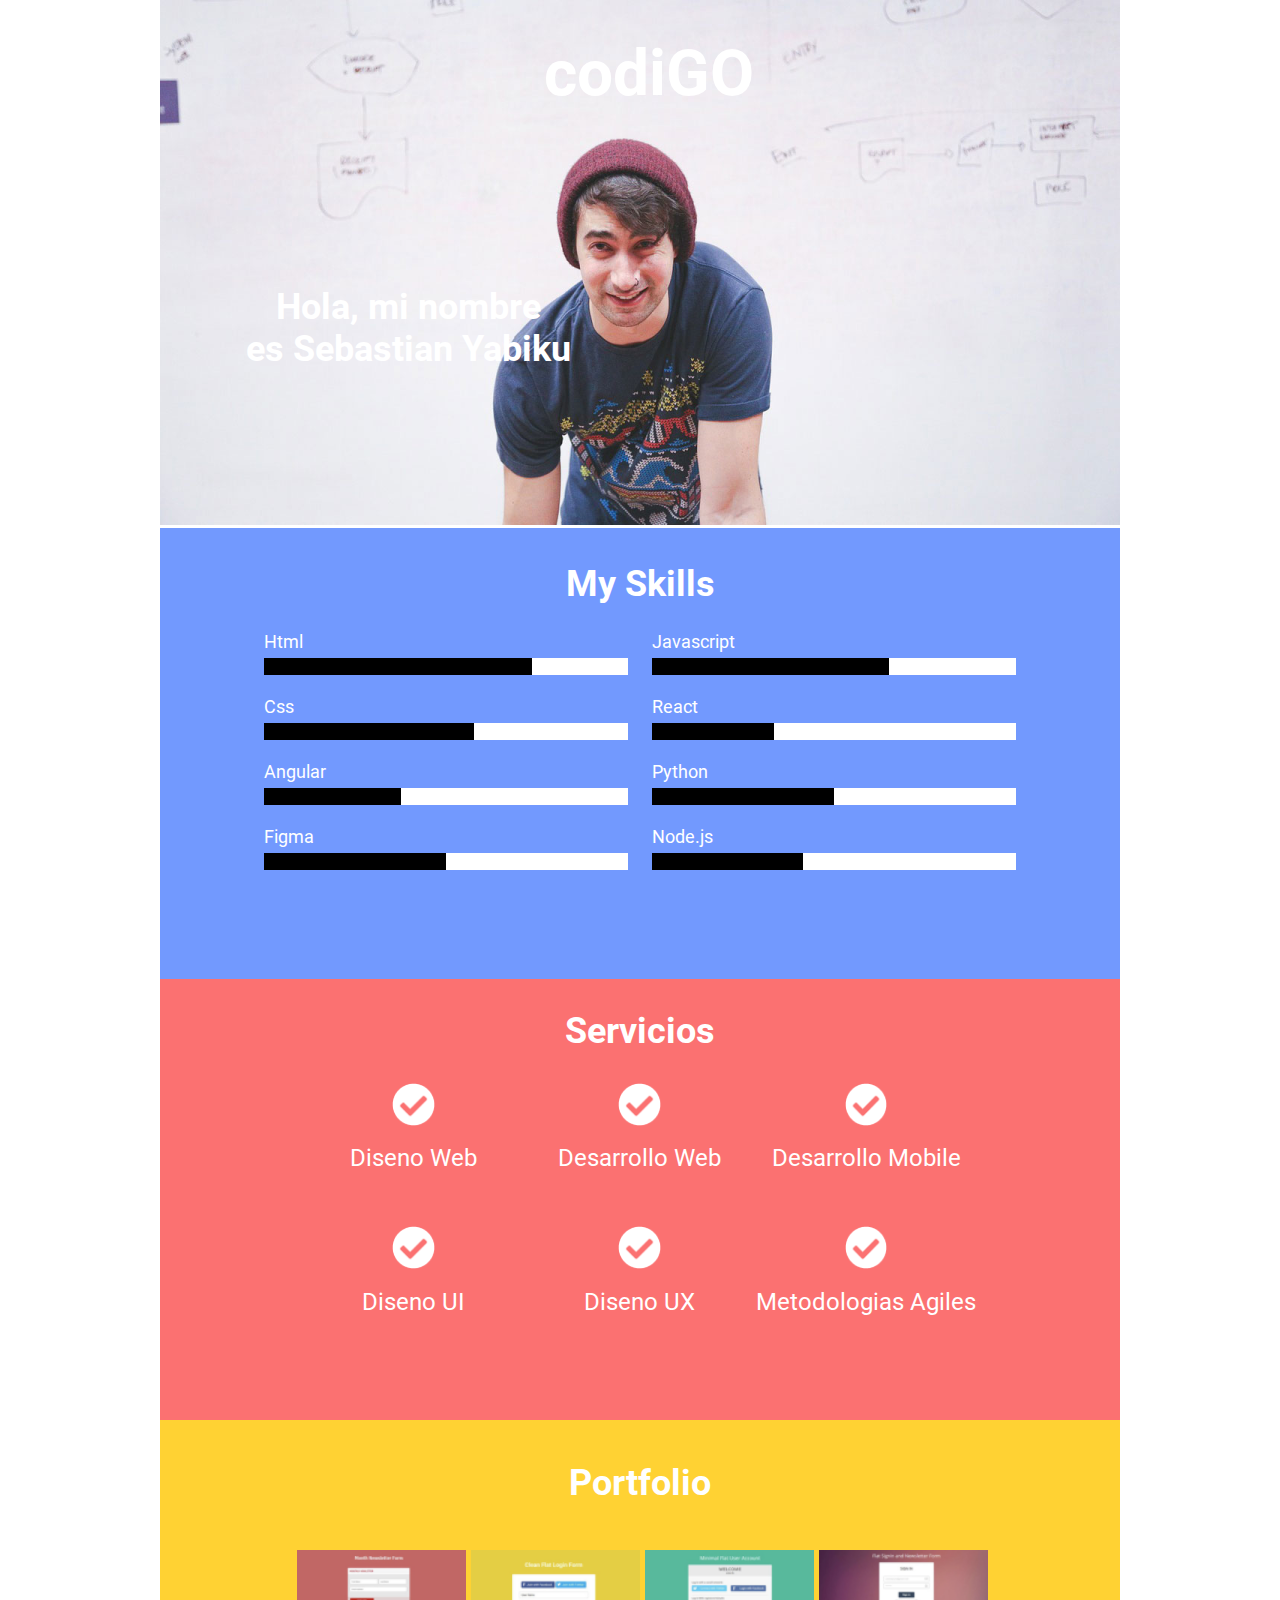
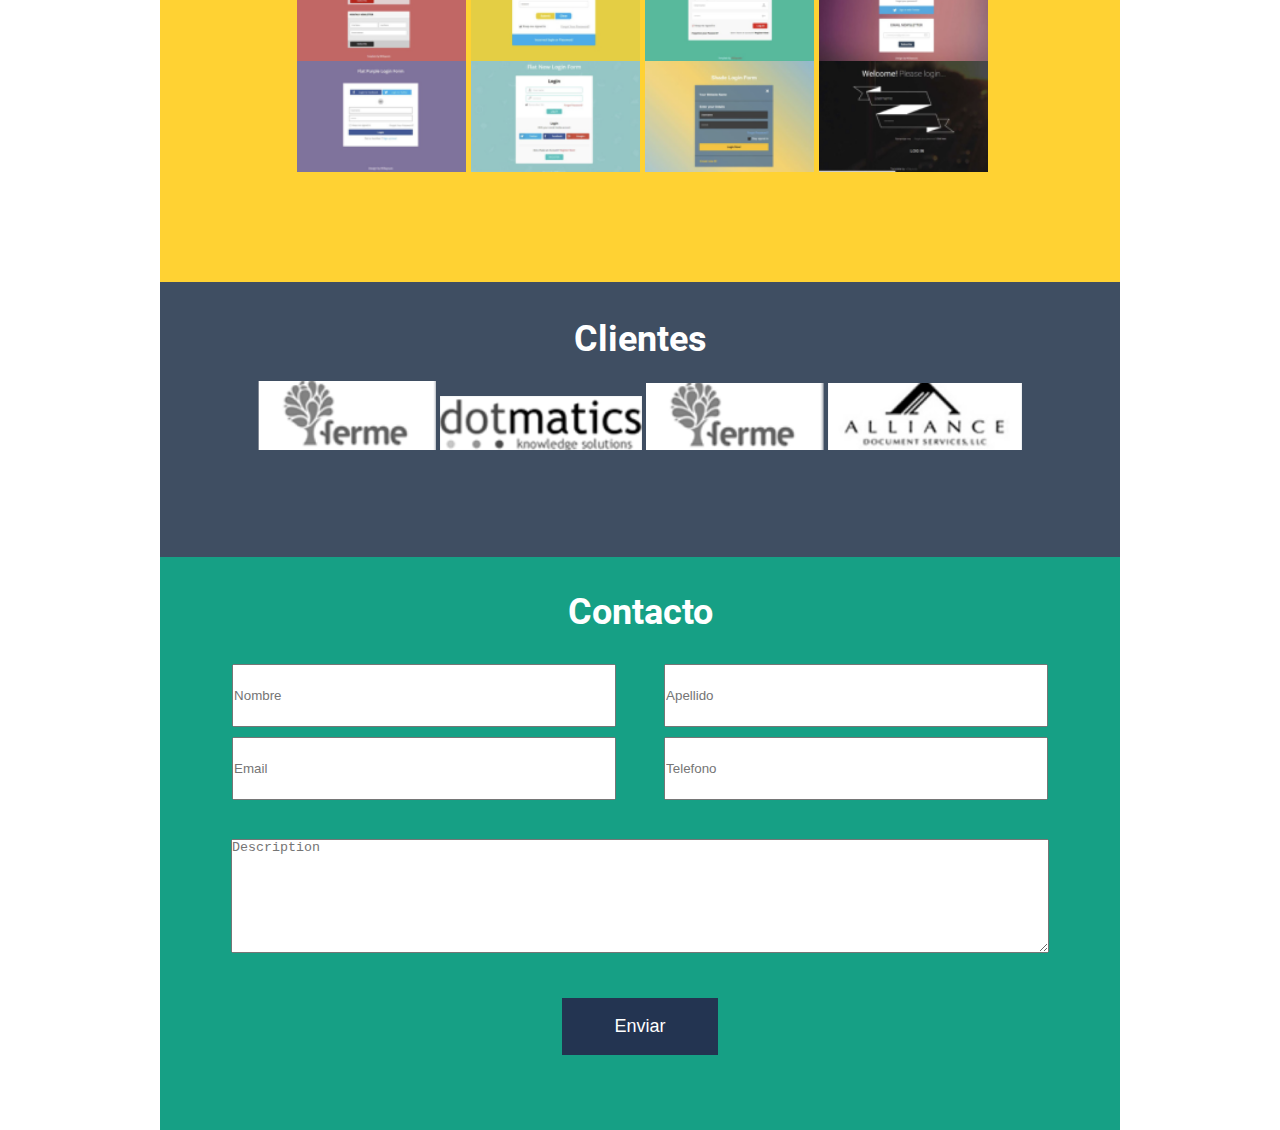
==== commit 657d2312: "responsive" ====
--- a/index.html
+++ b/index.html
@@ -103,7 +103,6 @@
     <section class="servicios">
         <H2>Servicios</H2>
         <div class="servicios-box">
-           <div class="servicios-inner-box">
                 <div>
                 <img src="./images/Vector.png" alt="blanco">
                 <h3>Diseno Web</h3>
@@ -116,8 +115,6 @@
                 <img src="./images/Vector.png" alt="blanco">
                 <h3>Desarrollo Mobile</h3>
                 </div>
-            </div>  
-            <div class="servicios-inner-box"> 
                 <div>
                 <img src="./images/Vector.png" alt="blanco">
                 <h3>Diseno UI</h3>
@@ -130,24 +127,21 @@
                 <img src="./images/Vector.png" alt="blanco">
                 <h3>Metodologias Agiles</h3>
                 </div>
-            </div>
+        </div>
     </section>
-
     <section class="portfolio">
         <h2>Portfolio</h2>
+        <div class=wrapper-box>
         <div class="box-portfolio">
-            <div class="box-portfolio-1">
             <img src="./images/port1.png" alt="portafolio1">
             <img src="./images/port2.png" alt="portafolio2">
             <img src="./images/port3.png" alt="portafolio3">
             <img src="./images/port4.png" alt="portafolio4">
-            </div>
-            <div class="box-portfolio-1">
             <img src="./images/port5.png" alt="portafolio5">
             <img src="./images/port6.png" alt="portafolio6">
             <img src="./images/port7.png" alt="portafolio7">
             <img src="./images/port8.png" alt="portafolio8">
-            </div>
+        </div>
         </div>
     </section>
     <section class="clientes">
@@ -162,13 +156,28 @@
        
     <section class="contacto">
         <h2>Contacto</h2>
-        <form action="post">
-            <input type="text" placeholder="Nombre">
-            <input type="text" placeholder="Apellido"><br>
-            <input type="email" placeholder="Email">
-            <input type="tel" placeholder="Telefono"><br>
+        <form action="post" >
+        <div class="form-box">
+            <div>
+                <input type="text" placeholder="Nombre">
+            </div>
+            <div>
+                <input type="text" placeholder="Apellido">
+            </div>
+            <br>
+            <div>
+                <input type="email" placeholder="Email">
+            </div>
+            <div>
+                <input type="tel" placeholder="Telefono">
+            </div>
+            <br>
+            
+        </div>
+        </form>
+        <div class="description-box">
             <textarea name="description" id="description" cols="30" rows="10" placeholder="Description"></textarea>
-        </form>
+        </div>
         <div class="button">
         <button>Enviar</button>
          </div>
--- a/styles/main.css
+++ b/styles/main.css
@@ -8,7 +8,8 @@
 /* main
  */
 main{
-    width: 960px;
+    width: 100%;
+    max-width: 960px;
     box-sizing: border-box;
     margin: auto;
     color: white;
@@ -27,7 +28,7 @@
 
 /* Intro
  */
- .intro{
+.intro{
     position:relative;
     margin: 0px;
     padding:0px;
@@ -41,15 +42,16 @@
 
 .banner{ 
 position: absolute;
-top:36px;
-right: 375px;
-left: 374px;
 font-family: Roboto;
 font-style: normal;
 font-weight: bold;
 font-size: 64px;
 line-height: 75px;
-}
+top:36px;
+right: 40%;
+left: 40%;
+}
+
 
 .intro-text{ 
 position: absolute;
@@ -63,9 +65,9 @@
  */
 .my-skills{
 background-color:#7299FE;
-width: 960px;
 padding-top: 35px;
 padding-bottom:86px;
+justify-content: center;
 }
 
 .my-skills h3{
@@ -74,11 +76,13 @@
 }
 
 .box-skills{
-    display: flex;
+    display: inline-flex;
     margin-top: 28px;
-    margin-right: 104px;
-    margin-left: 104px;
-}
+    width: 100%;
+    justify-content: center;
+    align-content: center;
+}
+
 .skills-box-uno{
     margin-right: 24px;
 }
@@ -172,14 +176,24 @@
 /* Servicios */
 .servicios{
     background-color:#FB7171;
-    width: 960px;
     padding-top: 31px;
+    text-align: center;
     }
 
 .servicios-box{
-    padding: 31px 0px 50px 0px;
-    width: 70%;
+    margin-top: 50px;
+    box-sizing: border-box;
+    padding: 31px 140px 50px 140px;
+    width: 100%;
     margin: auto;
+    flex-wrap: wrap;
+    display: inline-flex;
+    text-align: center;
+}
+
+.servicios-box div{
+    width: 33.3%;
+    margin-bottom: 54px;
 }
 
 .servicios-box img{
@@ -193,39 +207,36 @@
     line-height: 28px;
 }
 
-.servicios-inner-box{
-    margin-top: 25px;
-    margin-bottom: 25px;
-    width: 100%;
-    display: inline-flex;
-    text-align: center;
-}
-.servicios-inner-box div{
-    width: 30%;
-
-}
-
-
 /* Portfolio */
+
 .portfolio{
         background-color:#FFD233;
-        width: 960px;
         padding-top: 42px;
         padding-bottom: 97px;
-        }
+        text-align: center;
+  }
+
 
 .box-portfolio{
-    display: flex;
-    flex-direction: column;
-    text-align: center;
+    width: 100%;
+    display: inline-flex;
+    flex-wrap: wrap;
+    flex-direction: row;
     margin-bottom: 13px;
     margin-top: 46px;
+    justify-content: center;
 }
 
 .box-portfolio img{
-    width: 20%;
-}
-
+    width: 22%;
+    padding-left: 5px;
+}
+
+.wrapper-box{
+    display: inline-flex;
+    width: 80%;
+    justify-content: center;
+}
 
 
 /* clientes */
@@ -233,7 +244,6 @@
     padding-bottom:104px;
     padding-top:36px;
     background-color:#3F4E62;
-    width: 960px;
         }
 
 .box-clientes{
@@ -245,29 +255,50 @@
 /* Contacto */
 .contacto{
     background-color:#16A085;
-    width: 960px;
     padding-top:34px;
     padding-bottom: 76px;
+    text-align: center;
             }
 
-form{
-    text-align: center;
-    margin-right: 101px;
-    margin-left: 101px;
-    margin-top: 26px;
+.form-box{
+    display: inline-flex;
+    box-sizing: border-box;
+    justify-content: center;
+    flex-wrap: wrap;
+    width: 90%;
+    margin-top: 26px;   
+    margin-bottom: 33px;
 }
     
-input{
-    display: inline-flex;
-    width:40%;
-    height:59px ;
-    margin-bottom: 33px;
-}
-
-textarea{
-    width: 80%;
+.form-box div{
+    box-sizing: border-box;
+    display: inline-flex;
+    flex-wrap: wrap;
+    flex-direction: row;
+    width:50%;
+    justify-content: space-evenly;
+    padding:5px; 
+}
+
+.form-box input{
+    height:59px; 
+    width: 90%;
+    align-content: center;
+}
+
+.description-box{
+    display: inline-flex;
+    box-sizing: border-box;
+    width: 100%;
+    margin-bottom: 45px;
+    justify-content: center;
+    text-align: center;
+}
+
+.description-box textarea{
+    width: 85%;
     height: 112px;
-    margin-bottom: 45px;
+   
 }
 
 .button{
@@ -283,10 +314,111 @@
     line-height: 21px;
 }
 
-
-
-
-
-
-
-
+@media (max-width: 860px){
+main{
+    max-width:860px;
+}
+
+h1{
+    font-size: 60px;
+}
+
+
+
+}
+
+@media (max-width: 780px){
+main{
+    max-width: 780px;
+}
+.banner h1{
+    text-align: center;
+    justify-content: center;
+}
+
+.intro-text{
+    text-align: center;
+    right: 30%;
+    left: 30%;
+    top:350px;
+    font-size: 30px;
+    line-height: 35px;
+}
+
+.servicios-box{
+padding: 31px 10px 31px 10px;
+
+}
+
+.wrapper-box{
+    width: 100%;
+}
+
+.box-clientes{  
+   width: 100%;
+   
+}
+
+.box-clientes img{
+    width: 20%;
+}
+
+.my-skills{
+padding-right: 10px;
+padding-left: 10px;
+}
+
+}
+
+@media (max-width: 620px){
+main{
+    max-width: 620px;
+    width: 100%;
+}
+
+}
+
+@media (max-width: 480px){
+.banner{
+    left:26%;
+}
+    main{
+    max-width: 480px;
+    width: 100%;
+}
+h2{
+    font-size:30px ;
+}
+.intro-text{
+    font-size: 25px;
+    top:400px;
+}
+
+.servicios-box h3{
+    font-size: 20px;
+}
+
+.servicios{
+    padding-right: 40px;
+    padding-left: 40px;
+}
+.box-clientes{
+    display: inline-flex;
+    flex-direction: column;
+    padding-right: 10px;
+    padding-left: 10px;
+    justify-content: center;
+   
+}
+
+.box-clientes img{
+    width: 30%;
+    margin-bottom: 10px;
+}
+
+}
+
+
+
+
+
